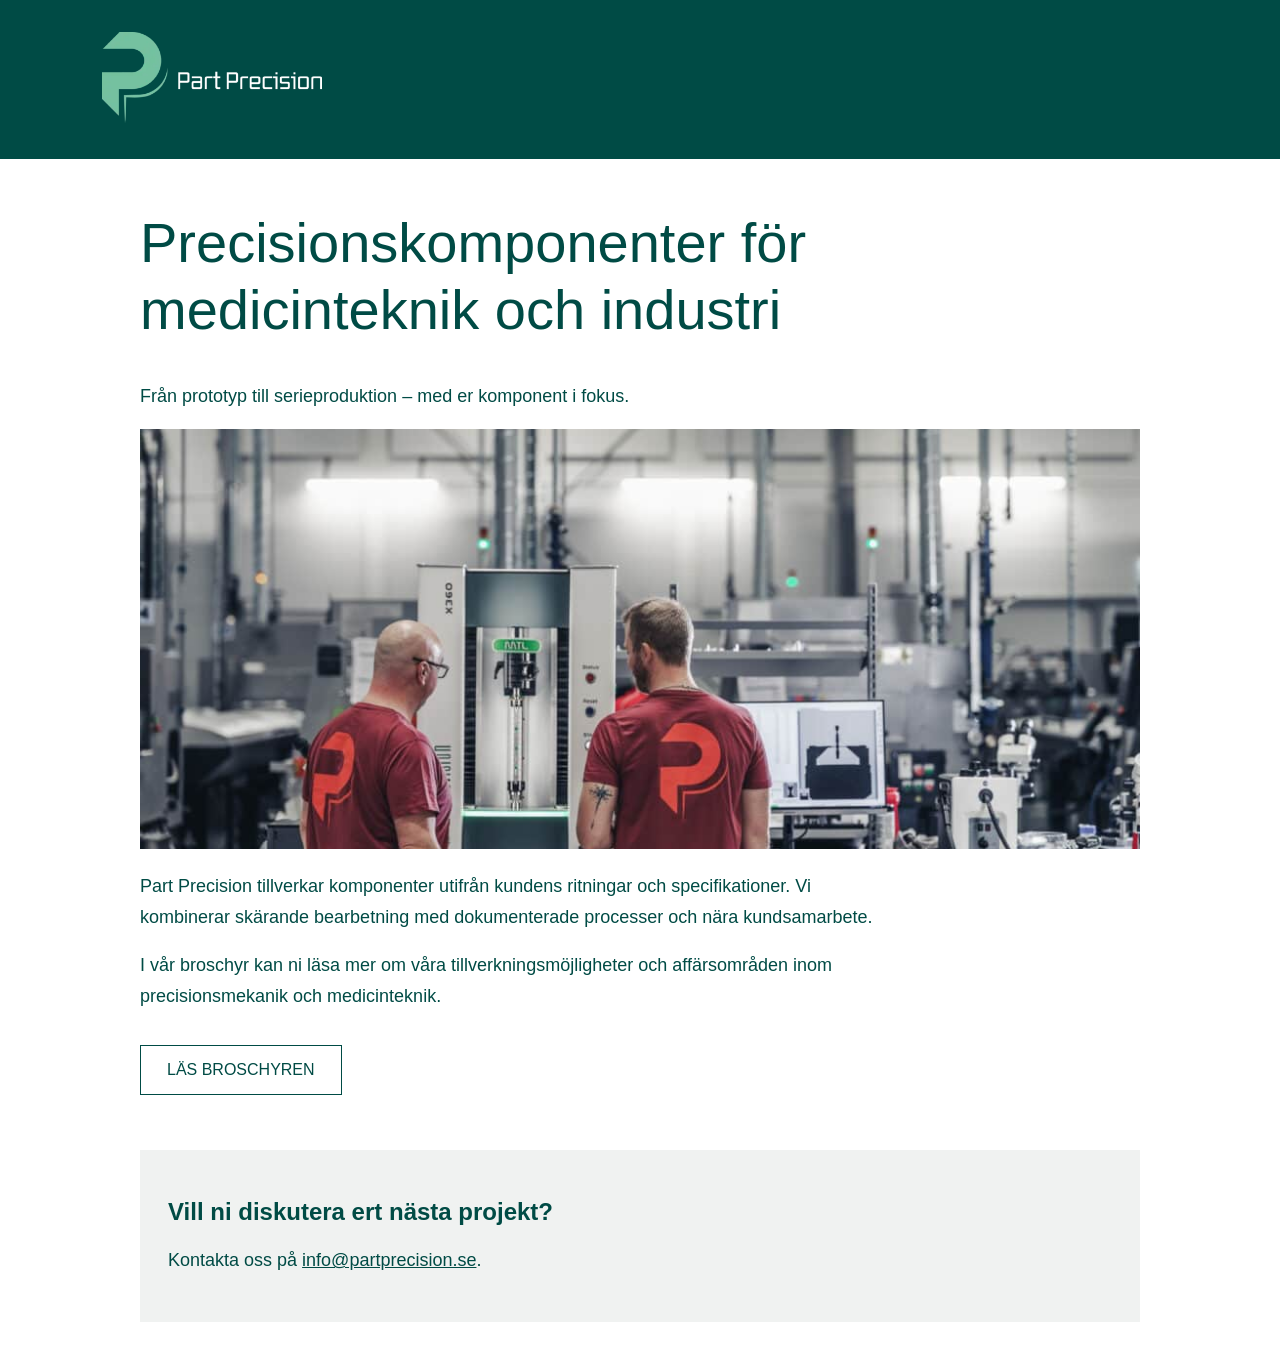
==== webbpreview.html @ 2785ad27 "Publicera Part Precision kunddemo och marknadsmaterial" ====
<!doctype html><html lang="sv"><meta charset="utf-8"><meta name="viewport" content="width=device-width,initial-scale=1"><title>Part Precision – broschyr</title><style>body{margin:0;font-family:Poppins,Arial,sans-serif;color:#004b45;background:#fff}header{background:#004b45;padding:32px 8%}header img{width:220px}main{max-width:1000px;margin:50px auto;padding:0 24px}h1{font-size:clamp(34px,5vw,56px);font-weight:300;line-height:1.2;max-width:800px}p{font-size:18px;line-height:1.7;max-width:760px}.photo{width:100%;max-height:420px;object-fit:cover}a{color:#004b45}.button{display:inline-block;border:1px solid #004b45;padding:15px 26px;margin:15px 0;text-decoration:none}.button:hover{background:#76c1a0}footer{margin-top:40px;padding:28px;background:#f0f2f1}</style><header><img src="logo-horizontal-light.png" alt="Part Precision"></header><main><h1>Precisionskomponenter för medicinteknik och industri</h1><p>Från prototyp till serieproduktion – med er komponent i fokus.</p><img class="photo" src="photo-production.jpg" alt="Medarbetare vid en maskin i Part Precisions produktionsmiljö"><p>Part Precision tillverkar komponenter utifrån kundens ritningar och specifikationer. Vi kombinerar skärande bearbetning med dokumenterade processer och nära kundsamarbete.</p><p>I vår broschyr kan ni läsa mer om våra tillverkningsmöjligheter och affärsområden inom precisionsmekanik och medicinteknik.</p><a class="button" href="broschyr-digital.pdf">LÄS BROSCHYREN</a><footer><h2>Vill ni diskutera ert nästa projekt?</h2><p>Kontakta oss på <a href="mailto:info@partprecision.se">info@partprecision.se</a>.</p></footer></main></html>
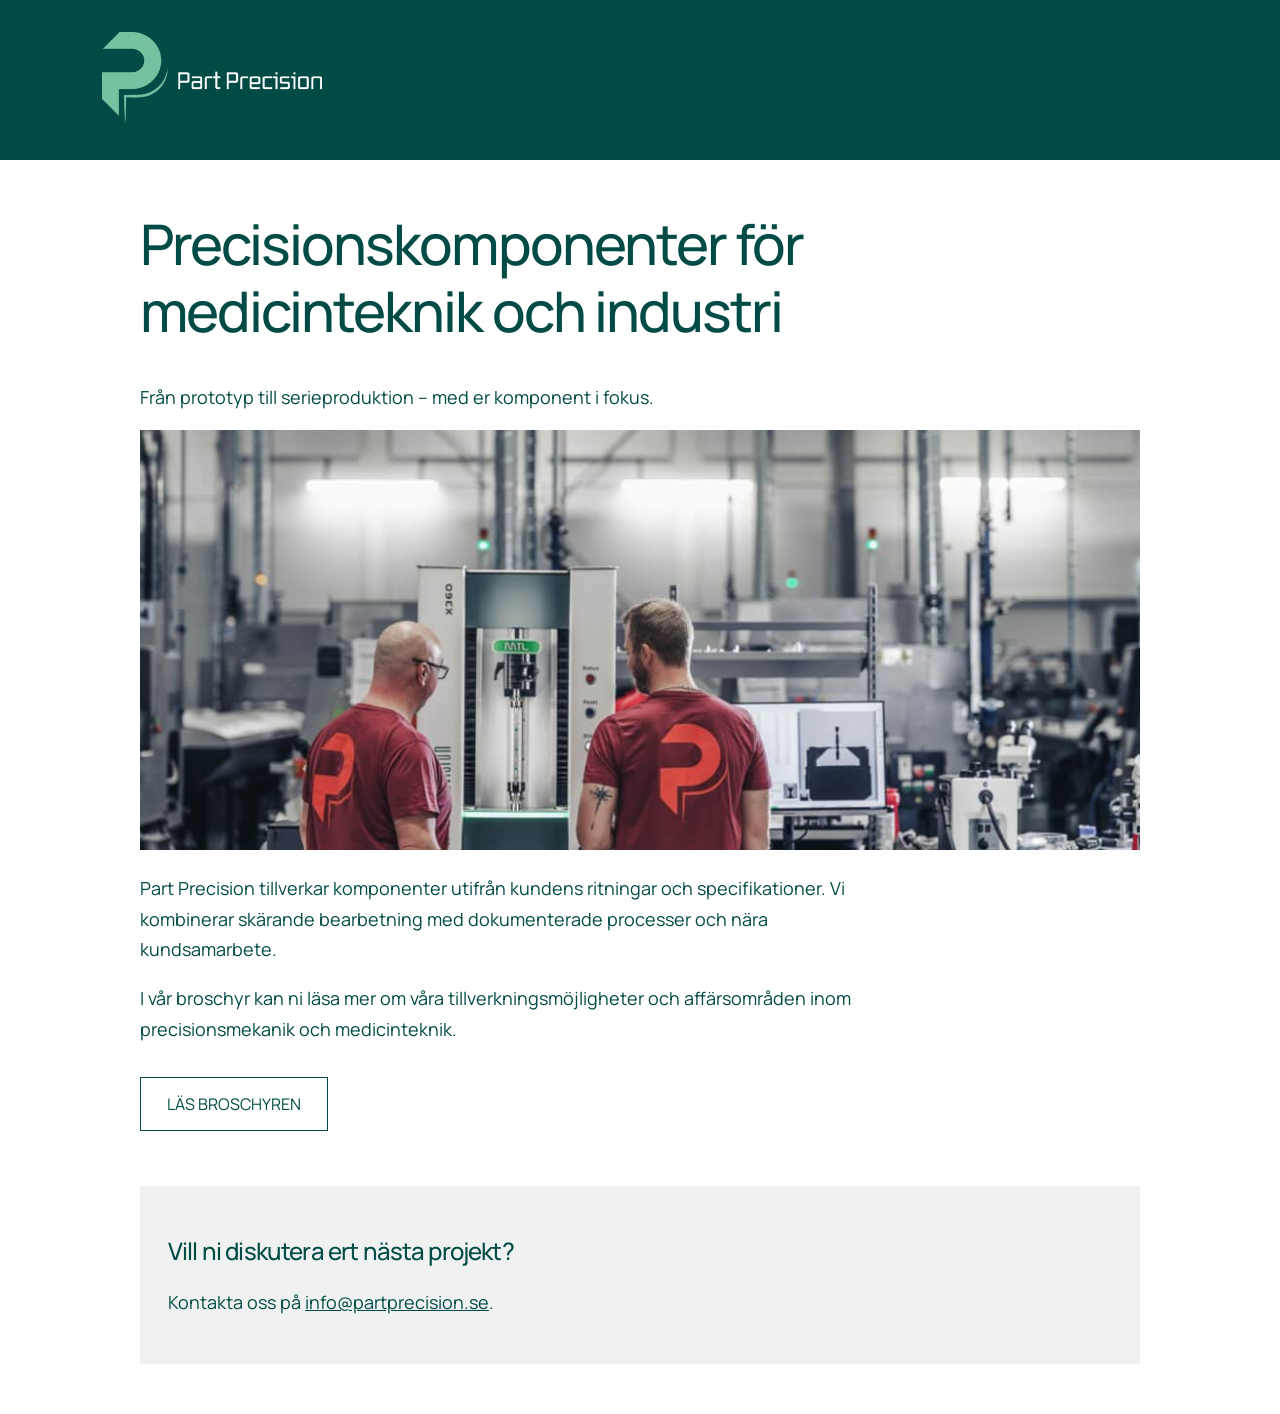
==== commit 7f7fc8d6: "Update web typography to Manrope" ====
--- a/webbpreview.html
+++ b/webbpreview.html
@@ -1 +1 @@
-<!doctype html><html lang="sv"><meta charset="utf-8"><meta name="viewport" content="width=device-width,initial-scale=1"><title>Part Precision – broschyr</title><style>body{margin:0;font-family:Poppins,Arial,sans-serif;color:#004b45;background:#fff}header{background:#004b45;padding:32px 8%}header img{width:220px}main{max-width:1000px;margin:50px auto;padding:0 24px}h1{font-size:clamp(34px,5vw,56px);font-weight:300;line-height:1.2;max-width:800px}p{font-size:18px;line-height:1.7;max-width:760px}.photo{width:100%;max-height:420px;object-fit:cover}a{color:#004b45}.button{display:inline-block;border:1px solid #004b45;padding:15px 26px;margin:15px 0;text-decoration:none}.button:hover{background:#76c1a0}footer{margin-top:40px;padding:28px;background:#f0f2f1}</style><header><img src="logo-horizontal-light.png" alt="Part Precision"></header><main><h1>Precisionskomponenter för medicinteknik och industri</h1><p>Från prototyp till serieproduktion – med er komponent i fokus.</p><img class="photo" src="photo-production.jpg" alt="Medarbetare vid en maskin i Part Precisions produktionsmiljö"><p>Part Precision tillverkar komponenter utifrån kundens ritningar och specifikationer. Vi kombinerar skärande bearbetning med dokumenterade processer och nära kundsamarbete.</p><p>I vår broschyr kan ni läsa mer om våra tillverkningsmöjligheter och affärsområden inom precisionsmekanik och medicinteknik.</p><a class="button" href="broschyr-digital.pdf">LÄS BROSCHYREN</a><footer><h2>Vill ni diskutera ert nästa projekt?</h2><p>Kontakta oss på <a href="mailto:info@partprecision.se">info@partprecision.se</a>.</p></footer></main></html>+<!doctype html><html lang="sv"><meta charset="utf-8"><meta name="viewport" content="width=device-width,initial-scale=1"><title>Part Precision – broschyr</title><link rel="preconnect" href="https://fonts.googleapis.com"><link rel="preconnect" href="https://fonts.gstatic.com" crossorigin><link href="https://fonts.googleapis.com/css2?family=Manrope:wght@400;500;600&display=swap" rel="stylesheet"><link rel="stylesheet" href="typography.css"><style>body{margin:0;font-family:var(--pp-font);color:#004b45;background:#fff}header{background:#004b45;padding:32px 8%}header img{width:220px}main{max-width:1000px;margin:50px auto;padding:0 24px}h1{font-size:clamp(34px,5vw,56px);font-weight:500;line-height:1.2;max-width:800px}p{font-size:18px;line-height:1.7;max-width:760px}.photo{width:100%;max-height:420px;object-fit:cover}a{color:#004b45}.button{display:inline-block;border:1px solid #004b45;padding:15px 26px;margin:15px 0;text-decoration:none}.button:hover{background:#76c1a0}footer{margin-top:40px;padding:28px;background:#f0f2f1}</style><header><img src="logo-horizontal-light.png" alt="Part Precision"></header><main><h1>Precisionskomponenter för medicinteknik och industri</h1><p>Från prototyp till serieproduktion – med er komponent i fokus.</p><img class="photo" src="photo-production.jpg" alt="Medarbetare vid en maskin i Part Precisions produktionsmiljö"><p>Part Precision tillverkar komponenter utifrån kundens ritningar och specifikationer. Vi kombinerar skärande bearbetning med dokumenterade processer och nära kundsamarbete.</p><p>I vår broschyr kan ni läsa mer om våra tillverkningsmöjligheter och affärsområden inom precisionsmekanik och medicinteknik.</p><a class="button" href="broschyr-digital.pdf">LÄS BROSCHYREN</a><footer><h2>Vill ni diskutera ert nästa projekt?</h2><p>Kontakta oss på <a href="mailto:info@partprecision.se">info@partprecision.se</a>.</p></footer></main></html>
--- a/typography.css
+++ b/typography.css
@@ -0,0 +1,13 @@
+/* Typography chosen for the web demo. */
+:root {
+  --pp-font: 'Manrope', 'Avenir Next', Arial, sans-serif;
+}
+body {
+  font-family: var(--pp-font);
+  font-weight: 400;
+  -webkit-font-smoothing: antialiased;
+}
+h1, h2, h3 {
+  letter-spacing: -0.035em;
+  font-weight: 500;
+}
